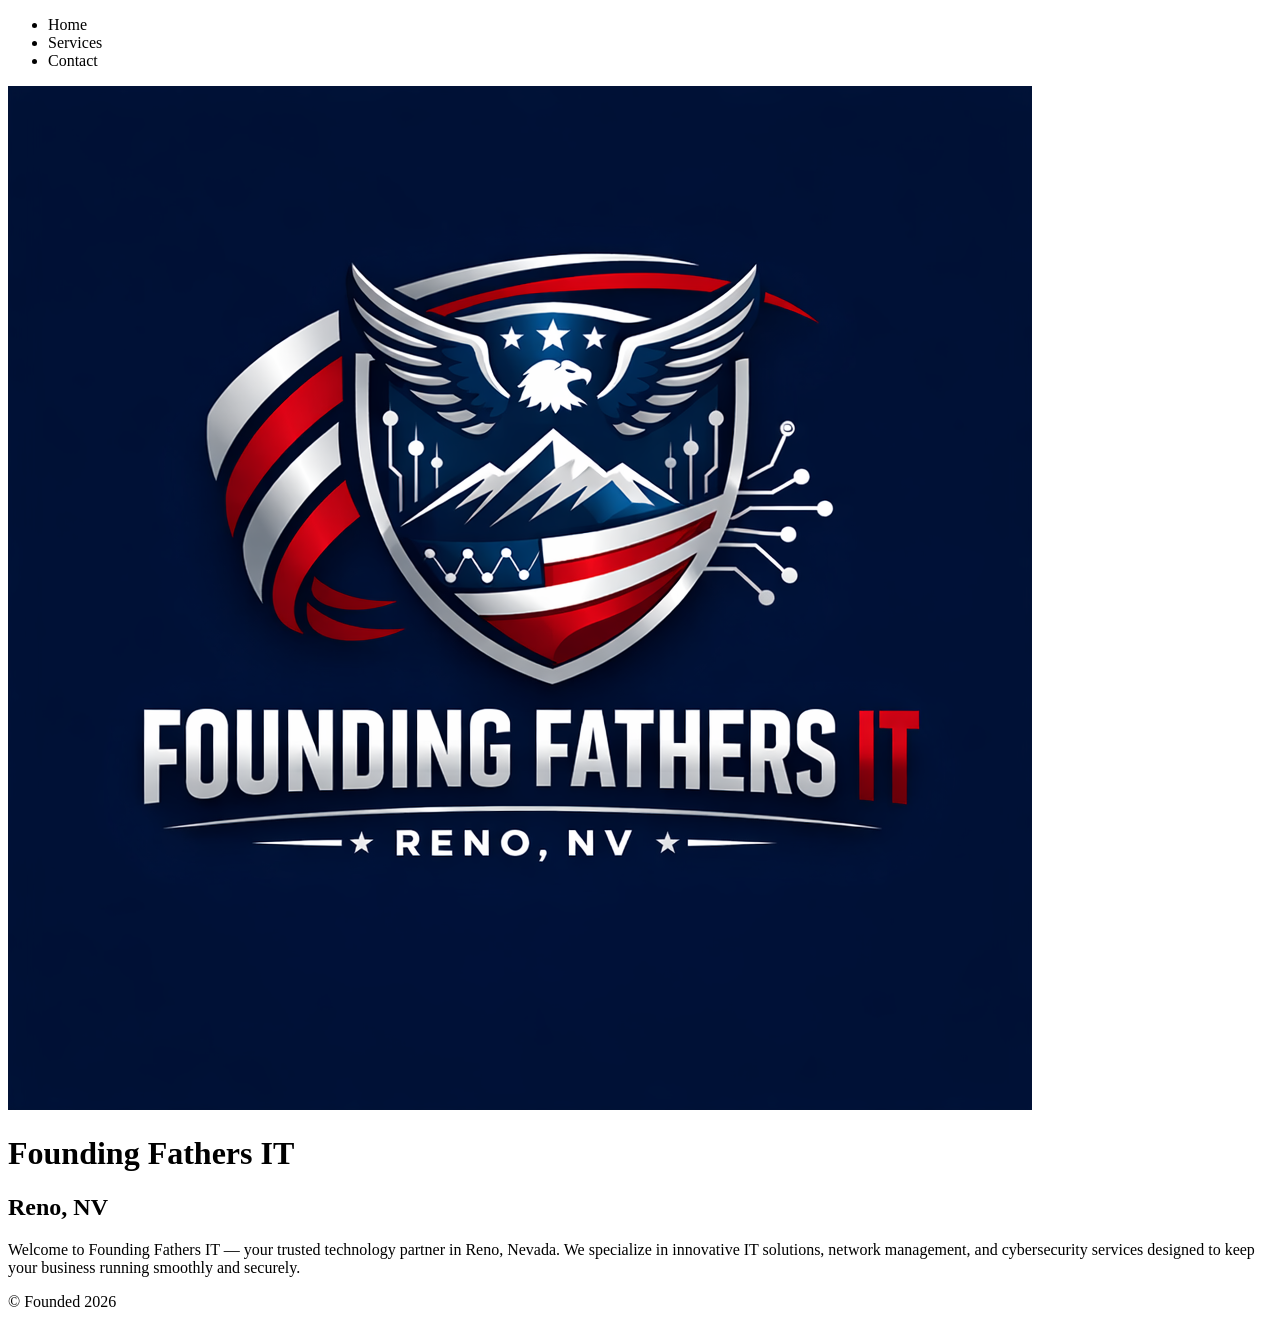
==== index.html @ 8098c9cc "favicon 4" ====
<!DOCTYPE html>
<html lang="en">
<head>
  <meta charset="UTF-8">
  <meta name="viewport" content="width=device-width", initial-scale=1.0">
  <title>Founding Fathers IT | Home</title>
  <link rel="icon" type="image/png" href="/favicon.png"/>
  <link rel="stylesheet" href="styles.css">
</head>
<body>
  <header>
    <nav>
      <ul>
        <li><a haref="/">Home</a></li>
        <li><a haref="/services">Services</a></li>
        <li><a haref="/contact">Contact</a></li>
      </ul>
    </nav>
    <img src="logo.png" alt="Founding Fathers IT Logo">
    <h1>Founding Fathers IT</h1>
    <h2>Reno, NV</h2>
  </header>

  <main>
    <p>Welcome to Founding Fathers IT — your trusted technology partner in Reno, Nevada. We specialize in innovative IT solutions, network management, and cybersecurity services designed to keep your business running smoothly and securely.</p>
  </main>

  <footer>
    <p>&copy; Founded 2026</p>
  </footer>
</body>
</html>
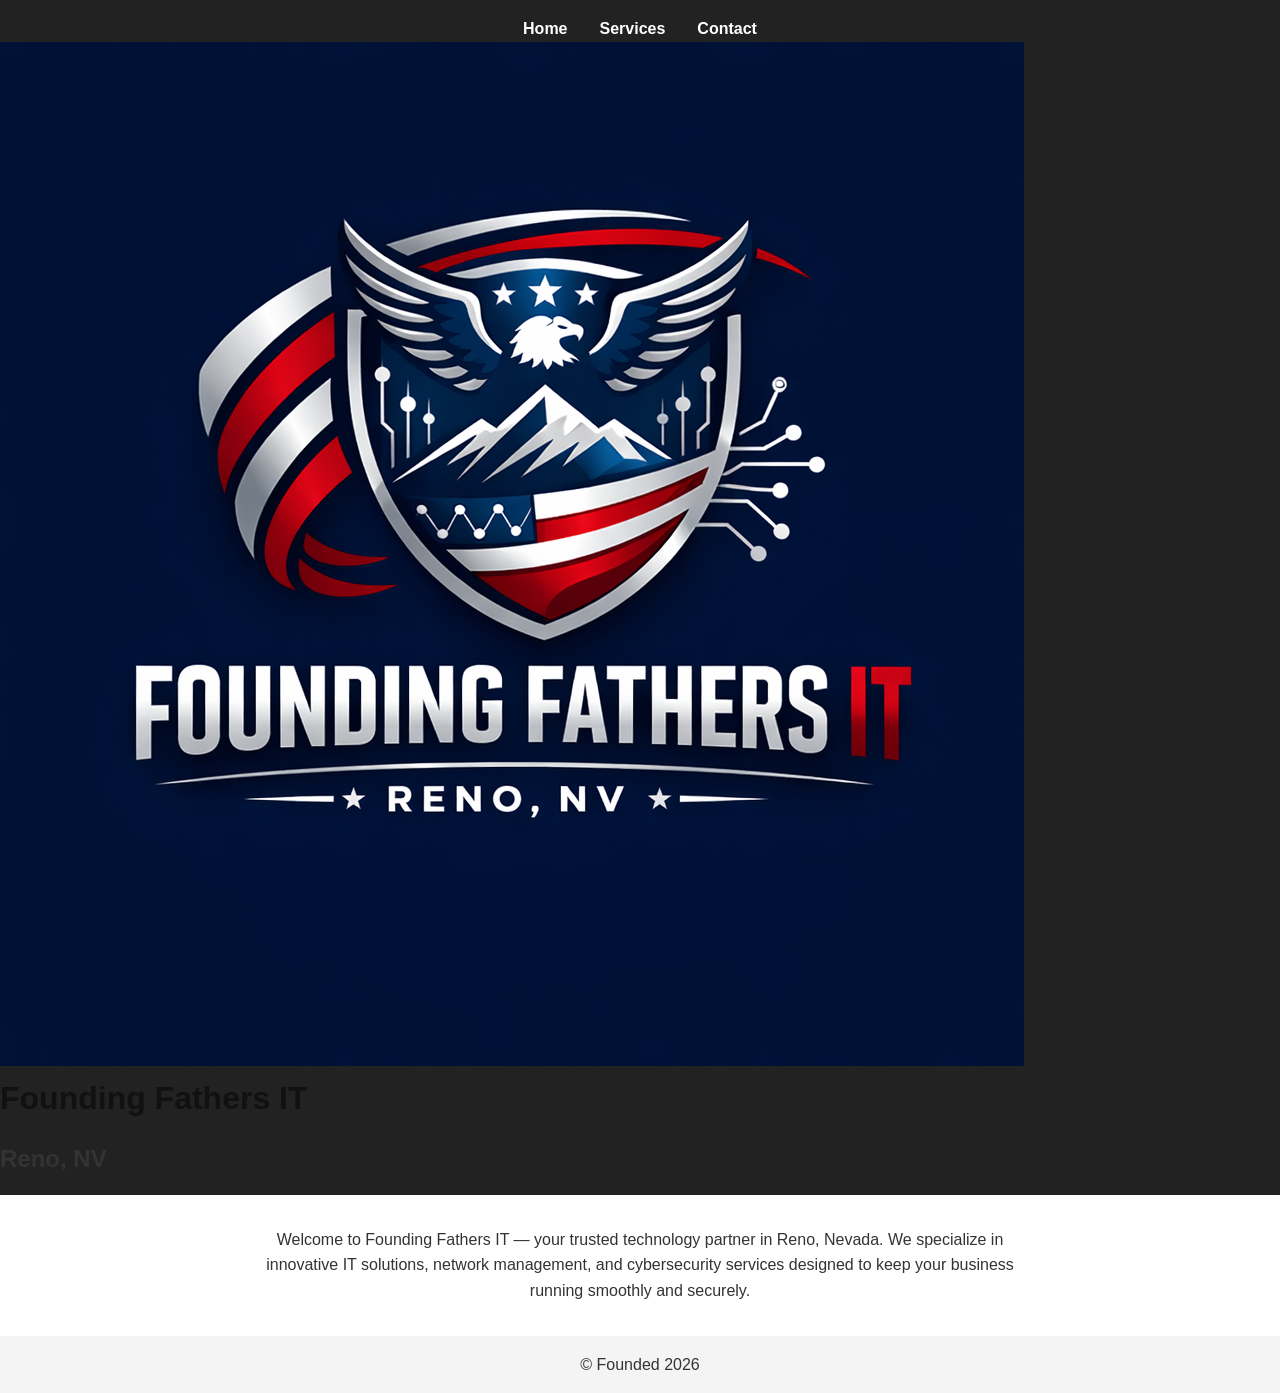
==== commit 691483b0: "links and correct style ->styles" ====
--- a/index.html
+++ b/index.html
@@ -11,9 +11,9 @@
   <header>
     <nav>
       <ul>
-        <li><a haref="/">Home</a></li>
-        <li><a haref="/services">Services</a></li>
-        <li><a haref="/contact">Contact</a></li>
+        <li><a haref="index.html">Home</a></li>
+        <li><a haref="services.html">Services</a></li>
+        <li><a haref="contact.html">Contact</a></li>
       </ul>
     </nav>
     <img src="logo.png" alt="Founding Fathers IT Logo">
--- a/styles.css
+++ b/styles.css
@@ -0,0 +1,60 @@
+/* Basic Reset */
+* {
+    margin: 0;
+    padding: 0;
+    box-sizing: border-box;
+}
+ 
+body {
+    font-family: Arial, sans-serif;
+    line-height: 1.6;
+    color: #333;
+    display: flex;
+    flex-direction: column;
+    min-height: 100vh;
+}
+ 
+/* Navigation Styles */
+header {
+    background-color: #222;
+    padding: 1rem 0;
+}
+ 
+nav ul {
+    list-style: none;
+    display: flex;
+    justify-content: center;
+    gap: 2rem;
+}
+ 
+nav a {
+    color: #fff;
+    text-decoration: none;
+    font-weight: bold;
+}
+ 
+nav a:hover {
+    color: #0070f3; /* Vercel Blue */
+}
+ 
+/* Main Content Styles */
+main {
+    flex: 1; /* Pushes the footer to the bottom */
+    max-width: 800px;
+    margin: 2rem auto;
+    padding: 0 1rem;
+    text-align: center;
+}
+ 
+h1 {
+    margin-bottom: 1rem;
+    color: #111;
+}
+ 
+/* Footer Styles */
+footer {
+    background-color: #f4f4f4;
+    text-align: center;
+    padding: 1rem 0;
+    margin-top: auto;
+}
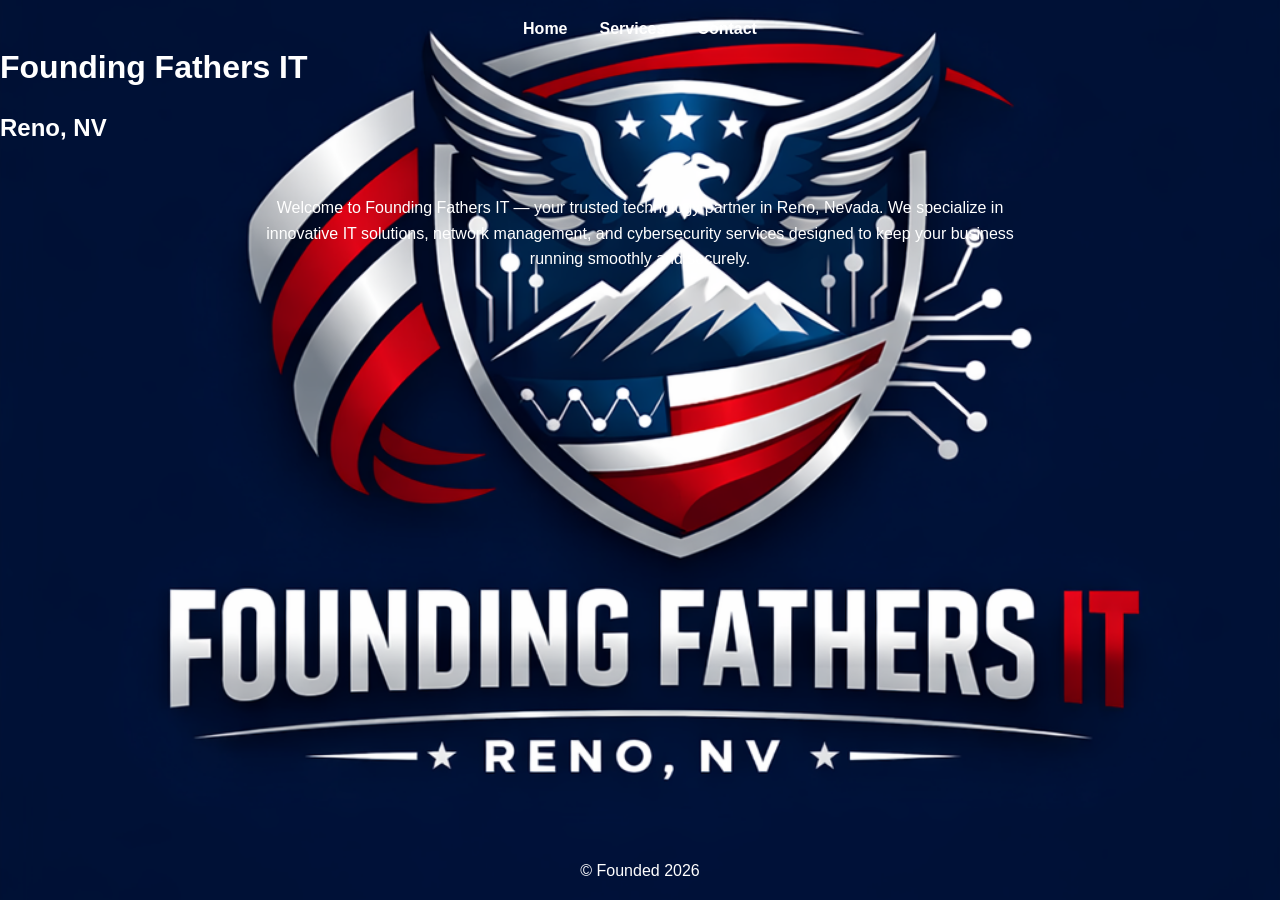
==== commit 66013d41: "remove the image from the page" ====
--- a/index.html
+++ b/index.html
@@ -11,12 +11,11 @@
   <header>
     <nav>
       <ul>
-        <li><a haref="index.html">Home</a></li>
-        <li><a haref="services.html">Services</a></li>
-        <li><a haref="contact.html">Contact</a></li>
+        <li><a href="index.html">Home</a></li>
+        <li><a href="services.html">Services</a></li>
+        <li><a href="contact.html">Contact</a></li>
       </ul>
     </nav>
-    <img src="logo.png" alt="Founding Fathers IT Logo">
     <h1>Founding Fathers IT</h1>
     <h2>Reno, NV</h2>
   </header>
--- a/styles.css
+++ b/styles.css
@@ -8,15 +8,19 @@
 body {
     font-family: Arial, sans-serif;
     line-height: 1.6;
-    color: #333;
+    color: #fff;
     display: flex;
     flex-direction: column;
     min-height: 100vh;
+    background-image: url("logo.png");
+    background-size: cover;
+    background-position: center;
+    background-repeat: no-repeat;
+    background-attachment: fixed;
 }
  
 /* Navigation Styles */
 header {
-    background-color: #222;
     padding: 1rem 0;
 }
  
@@ -48,12 +52,11 @@
  
 h1 {
     margin-bottom: 1rem;
-    color: #111;
+    color: #fff;
 }
  
 /* Footer Styles */
 footer {
-    background-color: #f4f4f4;
     text-align: center;
     padding: 1rem 0;
     margin-top: auto;
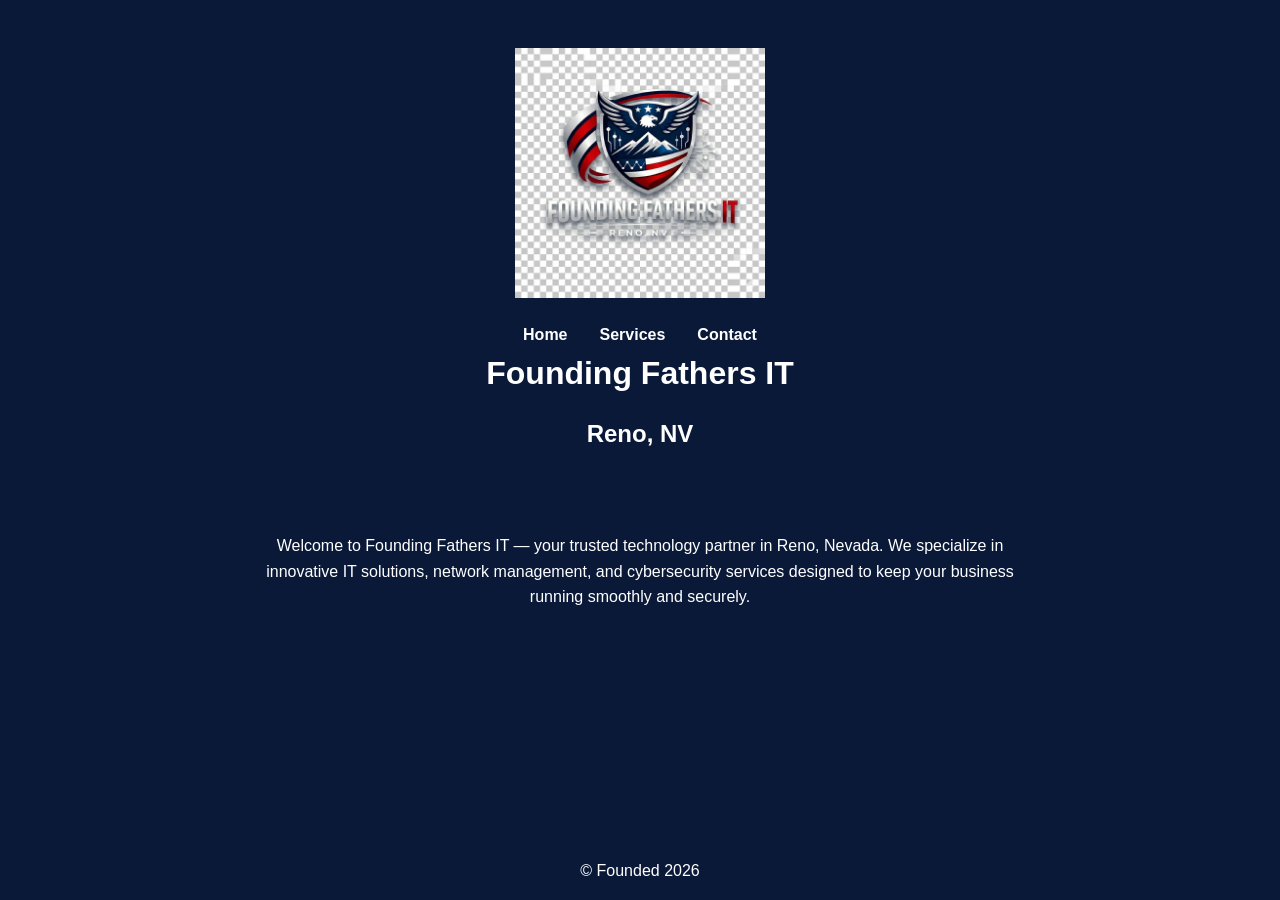
==== commit 808a2bbd: "logo" ====
--- a/index.html
+++ b/index.html
@@ -9,6 +9,7 @@
 </head>
 <body>
   <header>
+    <img src="logo-transparent.jpg" alt="Founding Fathers IT Logo" class="site-logo">
     <nav>
       <ul>
         <li><a href="index.html">Home</a></li>
--- a/styles.css
+++ b/styles.css
@@ -12,16 +12,22 @@
     display: flex;
     flex-direction: column;
     min-height: 100vh;
-    background-image: url("logo.png");
-    background-size: cover;
-    background-position: center;
-    background-repeat: no-repeat;
-    background-attachment: fixed;
+    margin: 0;
+    background-color: #0B1939;
+}
+
+.site-logo {
+    display: block;
+    max-width: 250px;
+    height: auto;
+    margin: 0 auto 1.5rem auto;
 }
  
 /* Navigation Styles */
 header {
-    padding: 1rem 0;
+    background-color: transparent;
+    padding: 3rem 0;
+    text-align: center;
 }
  
 nav ul {
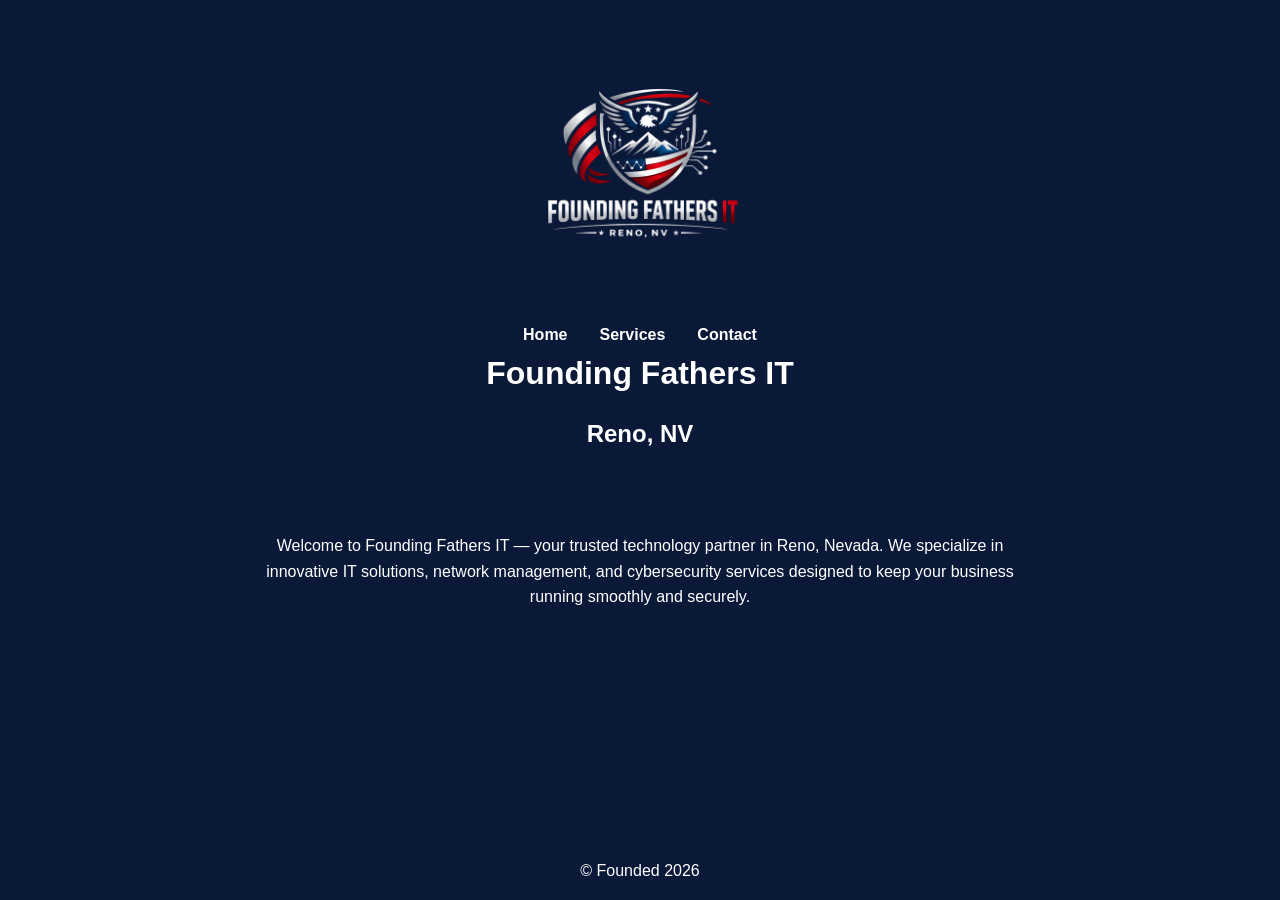
==== commit 15f98691: "logo-transparent.png" ====
--- a/index.html
+++ b/index.html
@@ -9,7 +9,7 @@
 </head>
 <body>
   <header>
-    <img src="logo-transparent.jpg" alt="Founding Fathers IT Logo" class="site-logo">
+    <img src="logo-transparent.png" alt="Founding Fathers IT Logo" class="site-logo">
     <nav>
       <ul>
         <li><a href="index.html">Home</a></li>
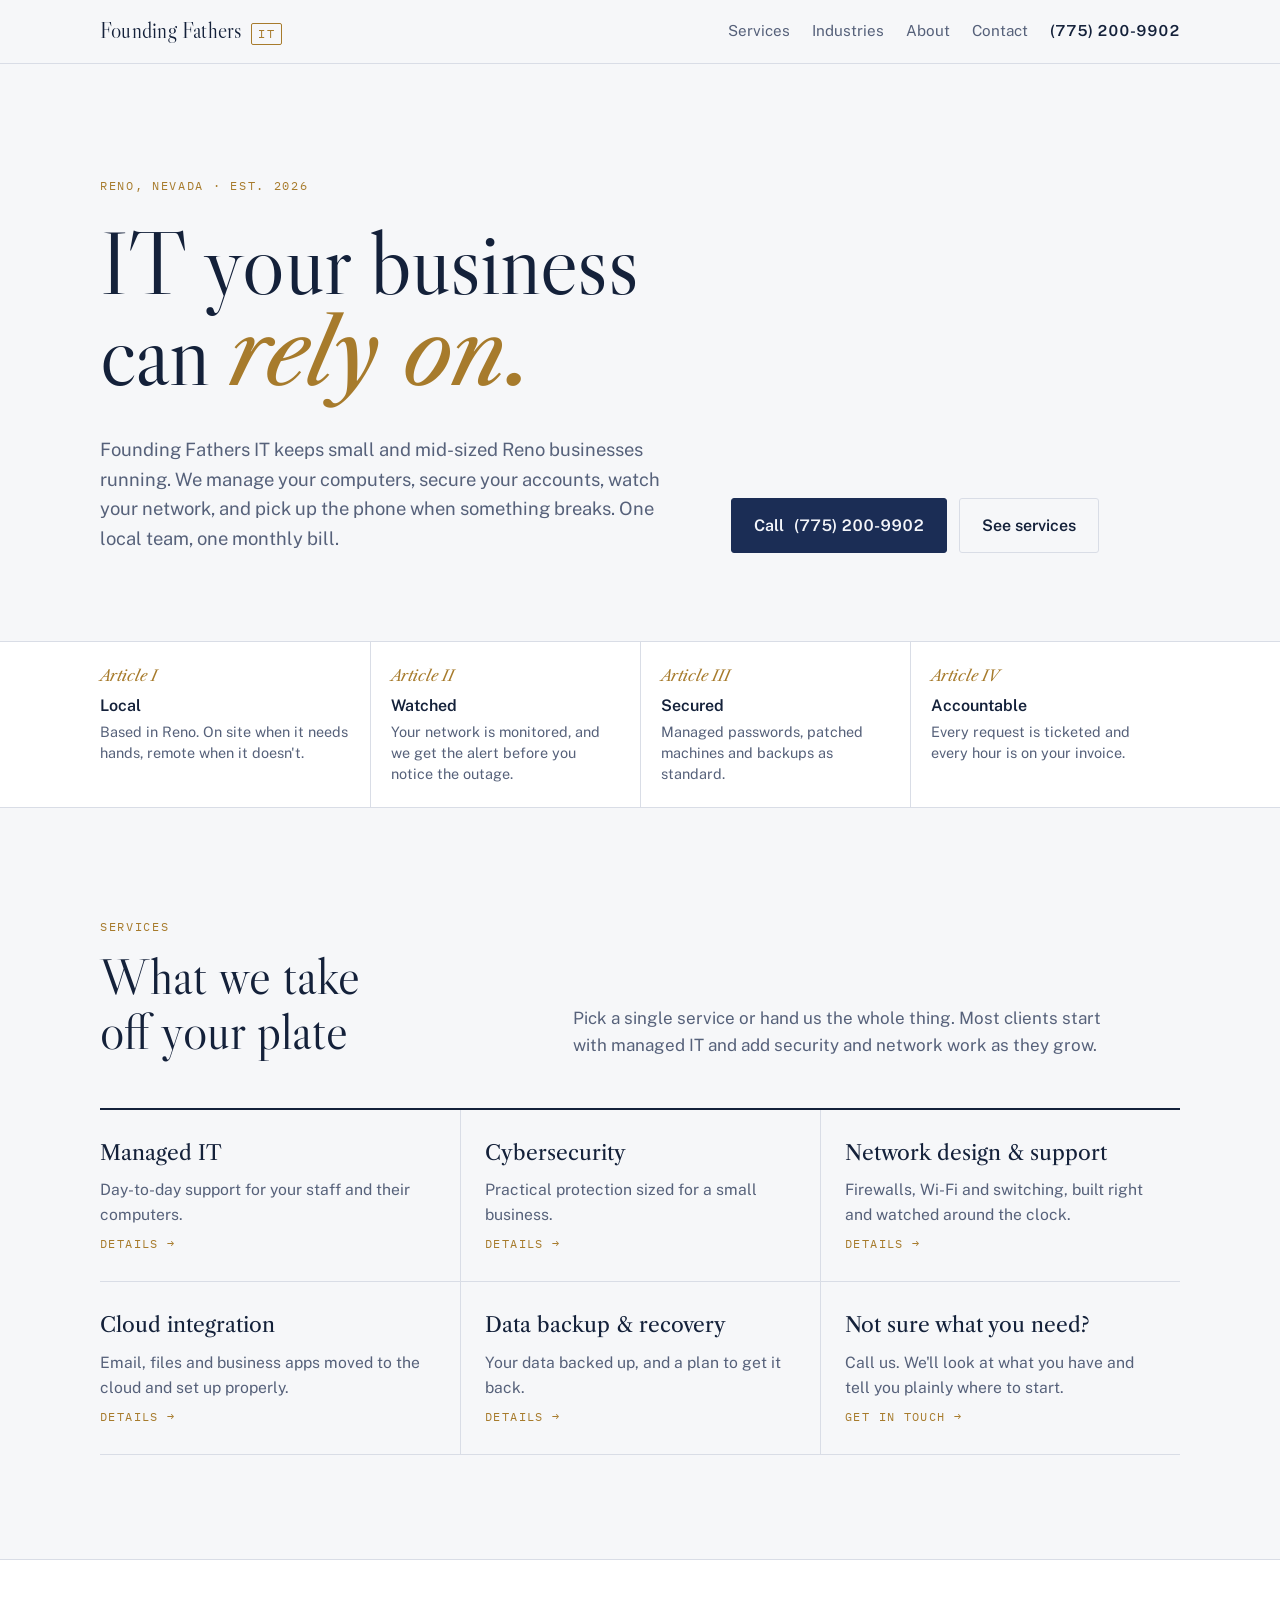
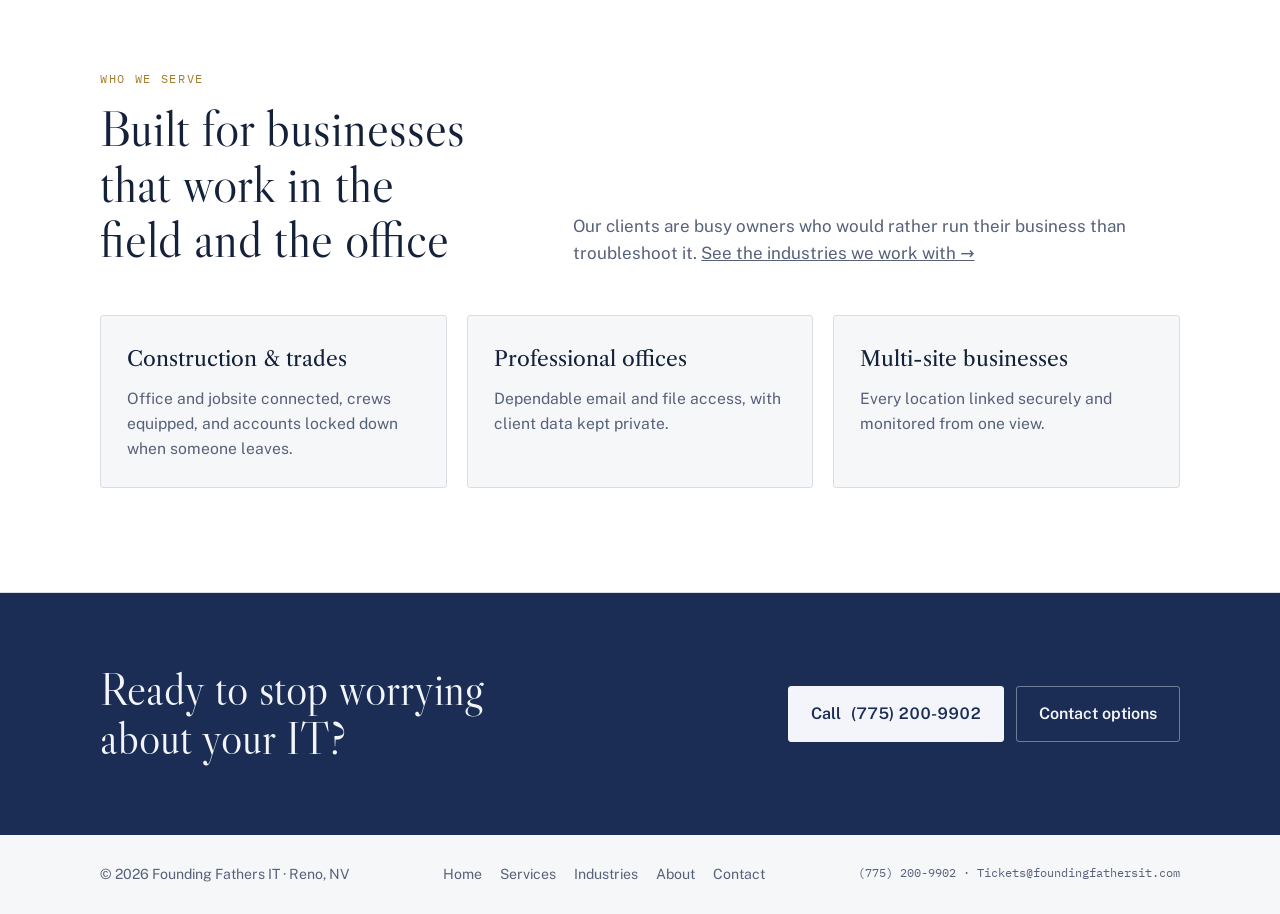
==== commit 0255c2cc: "Add files via upload site overhaul" ====
--- a/index.html
+++ b/index.html
@@ -1,32 +1,114 @@
-<!DOCTYPE html>
+<!doctype html>
 <html lang="en">
 <head>
-  <meta charset="UTF-8">
-  <meta name="viewport" content="width=device-width", initial-scale=1.0">
-  <title>Founding Fathers IT | Home</title>
-  <link rel="icon" type="image/png" href="/favicon.png"/>
-  <link rel="stylesheet" href="styles.css">
+<meta charset="utf-8">
+<meta name="viewport" content="width=device-width, initial-scale=1, viewport-fit=cover">
+<title>Founding Fathers IT</title>
+<meta name="description" content="Founding Fathers IT: managed IT, cybersecurity and network support for Reno businesses. Call (775) 200-9902.">
+<link rel="icon" href="favicon.ico" sizes="any">
+<link rel="icon" type="image/png" href="icon.png">
+<link rel="apple-touch-icon" href="apple-touch-icon.png">
+<link rel="preconnect" href="https://fonts.googleapis.com">
+<link rel="preconnect" href="https://fonts.gstatic.com" crossorigin>
+<link rel="stylesheet" href="https://fonts.googleapis.com/css2?family=Libre+Caslon+Display&family=Libre+Caslon+Text:ital@0;1&family=Public+Sans:wght@400;500;600;700&family=IBM+Plex+Mono:wght@400;500&display=swap">
+<link rel="stylesheet" href="styles.css">
 </head>
 <body>
-  <header>
-    <img src="logo-transparent.png" alt="Founding Fathers IT Logo" class="site-logo">
-    <nav>
-      <ul>
-        <li><a href="index.html">Home</a></li>
-        <li><a href="services.html">Services</a></li>
-        <li><a href="contact.html">Contact</a></li>
-      </ul>
+<header>
+  <div class="wrap nav">
+    <a class="mark" href="index.html" aria-label="Founding Fathers IT, home"><b>Founding Fathers</b><span>IT</span></a>
+    <nav aria-label="Main">
+      <a href="services.html">Services</a>
+      <a href="industries.html">Industries</a>
+      <a href="about.html">About</a>
+      <a href="contact.html">Contact</a>
+      <a class="call" href="tel:+17752009902">(775) 200-9902</a>
     </nav>
-    <h1>Founding Fathers IT</h1>
-    <h2>Reno, NV</h2>
-  </header>
+  </div>
+  <div class="wrap mobile-nav" aria-label="Pages">
+    <a href="index.html" aria-current="page">Home</a>
+    <a href="services.html">Services</a>
+    <a href="industries.html">Industries</a>
+    <a href="about.html">About</a>
+    <a href="contact.html">Contact</a>
+  </div>
+</header>
 
-  <main>
-    <p>Welcome to Founding Fathers IT — your trusted technology partner in Reno, Nevada. We specialize in innovative IT solutions, network management, and cybersecurity services designed to keep your business running smoothly and securely.</p>
-  </main>
+<main id="top">
+<section class="hero">
+  <div class="wrap">
+    <span class="eyebrow">Reno, Nevada · Est. 2026</span>
+    <h1>IT your business can <em>rely on.</em></h1>
+    <div class="hero-row">
+      <p>Founding Fathers IT keeps small and mid-sized Reno businesses running. We manage your computers, secure your accounts, watch your network, and pick up the phone when something breaks. One local team, one monthly bill.</p>
+      <div class="ctas">
+        <a class="btn primary" href="tel:+17752009902">Call <span class="num">(775) 200-9902</span></a>
+        <a class="btn ghost" href="services.html">See services</a>
+      </div>
+    </div>
+  </div>
+</section>
 
-  <footer>
-    <p>&copy; Founded 2026</p>
-  </footer>
+<div class="articles">
+  <div class="wrap">
+    <ol>
+      <li><span class="roman">Article I</span><strong>Local</strong><small>Based in Reno. On site when it needs hands, remote when it doesn't.</small></li>
+      <li><span class="roman">Article II</span><strong>Watched</strong><small>Your network is monitored, and we get the alert before you notice the outage.</small></li>
+      <li><span class="roman">Article III</span><strong>Secured</strong><small>Managed passwords, patched machines and backups as standard.</small></li>
+      <li><span class="roman">Article IV</span><strong>Accountable</strong><small>Every request is ticketed and every hour is on your invoice.</small></li>
+    </ol>
+  </div>
+</div>
+
+<section class="block">
+  <div class="wrap">
+    <div class="head">
+      <div><span class="eyebrow">Services</span><h2>What we take off your plate</h2></div>
+      <p>Pick a single service or hand us the whole thing. Most clients start with managed IT and add security and network work as they grow.</p>
+    </div>
+    <div class="index">
+        <a href="services.html#managed-it"><h3>Managed IT</h3><p>Day-to-day support for your staff and their computers.</p><span class="more">Details →</span></a>
+        <a href="services.html#cybersecurity"><h3>Cybersecurity</h3><p>Practical protection sized for a small business.</p><span class="more">Details →</span></a>
+        <a href="services.html#network"><h3>Network design & support</h3><p>Firewalls, Wi-Fi and switching, built right and watched around the clock.</p><span class="more">Details →</span></a>
+        <a href="services.html#cloud"><h3>Cloud integration</h3><p>Email, files and business apps moved to the cloud and set up properly.</p><span class="more">Details →</span></a>
+        <a href="services.html#backup"><h3>Data backup & recovery</h3><p>Your data backed up, and a plan to get it back.</p><span class="more">Details →</span></a>
+        <a href="contact.html"><h3>Not sure what you need?</h3><p>Call us. We'll look at what you have and tell you plainly where to start.</p><span class="more">Get in touch →</span></a>
+    </div>
+  </div>
+</section>
+
+<section class="block serve">
+  <div class="wrap">
+    <div class="head">
+      <div><span class="eyebrow">Who we serve</span><h2>Built for businesses that work in the field and the office</h2></div>
+      <p>Our clients are busy owners who would rather run their business than troubleshoot it. <a href="industries.html">See the industries we work with →</a></p>
+    </div>
+    <div class="serve-grid">
+      <a class="who" href="industries.html#construction" style="text-decoration:none"><h3>Construction &amp; trades</h3><p>Office and jobsite connected, crews equipped, and accounts locked down when someone leaves.</p></a>
+      <a class="who" href="industries.html#offices" style="text-decoration:none"><h3>Professional offices</h3><p>Dependable email and file access, with client data kept private.</p></a>
+      <a class="who" href="industries.html#multi-site" style="text-decoration:none"><h3>Multi-site businesses</h3><p>Every location linked securely and monitored from one view.</p></a>
+    </div>
+  </div>
+</section>
+
+<section class="cta-band">
+  <div class="wrap">
+    <h2>Ready to stop worrying about your IT?</h2>
+    <div class="ctas">
+      <a class="btn primary" href="tel:+17752009902">Call <span class="num">(775) 200-9902</span></a>
+      <a class="btn ghost" href="contact.html">Contact options</a>
+    </div>
+  </div>
+</section>
+</main>
+
+<footer>
+  <div class="wrap">
+    <span>© 2026 Founding Fathers IT · Reno, NV</span>
+    <nav aria-label="Footer"><a href="index.html">Home</a> <a href="services.html">Services</a> <a href="industries.html">Industries</a> <a href="about.html">About</a> <a href="contact.html">Contact</a></nav>
+    <span class="mono">(775) 200-9902 · Tickets@foundingfathersit.com</span>
+  </div>
+</footer>
+<script src="site.js"></script>
 </body>
-</html>+</html>
--- a/styles.css
+++ b/styles.css
@@ -1,69 +1,211 @@
-/* Basic Reset */
-* {
-    margin: 0;
-    padding: 0;
-    box-sizing: border-box;
-}
- 
-body {
-    font-family: Arial, sans-serif;
-    line-height: 1.6;
-    color: #fff;
-    display: flex;
-    flex-direction: column;
-    min-height: 100vh;
-    margin: 0;
-    background-color: #0B1939;
-}
-
-.site-logo {
-    display: block;
-    max-width: 250px;
-    height: auto;
-    margin: 0 auto 1.5rem auto;
-}
- 
-/* Navigation Styles */
-header {
-    background-color: transparent;
-    padding: 3rem 0;
-    text-align: center;
-}
- 
-nav ul {
-    list-style: none;
-    display: flex;
-    justify-content: center;
-    gap: 2rem;
-}
- 
-nav a {
-    color: #fff;
-    text-decoration: none;
-    font-weight: bold;
-}
- 
-nav a:hover {
-    color: #0070f3; /* Vercel Blue */
-}
- 
-/* Main Content Styles */
-main {
-    flex: 1; /* Pushes the footer to the bottom */
-    max-width: 800px;
-    margin: 2rem auto;
-    padding: 0 1rem;
-    text-align: center;
-}
- 
-h1 {
-    margin-bottom: 1rem;
-    color: #fff;
-}
- 
-/* Footer Styles */
-footer {
-    text-align: center;
-    padding: 1rem 0;
-    margin-top: auto;
-}+
+/* Layout: printed-broadside hero set in Caslon (the face of the 1776 Declaration printing), then a plain, modern service ledger in Public Sans. One blue band for contact. */
+:root{
+  --bg:#f6f7f9;
+  --surface:#ffffff;
+  --ink:#14213a;
+  --muted:#56617a;
+  --line:#d9dde6;
+  --navy:#1b2d55;
+  --navy-ink:#f3f5fa;
+  --brass:#a77b2c;
+  --brass-soft:#efe3c8;
+  --font-display:"Libre Caslon Display","Libre Caslon Text",Georgia,"Times New Roman",serif;
+  --font-serif:"Libre Caslon Text",Georgia,"Times New Roman",serif;
+  --font-body:"Public Sans",system-ui,-apple-system,"Segoe UI",Roboto,sans-serif;
+  --font-mono:"IBM Plex Mono",ui-monospace,SFMono-Regular,Menlo,Consolas,monospace;
+  --max:1120px;
+}
+@media (prefers-color-scheme: dark){
+  :root:not([data-theme="light"]){
+    --bg:#0e1424; --surface:#151d31; --ink:#e7ebf3; --muted:#9aa5bd; --line:#26314b;
+    --navy:#1f3263; --navy-ink:#f3f5fa; --brass:#d3a656; --brass-soft:#2c2617; color-scheme:dark;
+  }
+}
+:root[data-theme="dark"]{
+  --bg:#0e1424; --surface:#151d31; --ink:#e7ebf3; --muted:#9aa5bd; --line:#26314b;
+  --navy:#1f3263; --navy-ink:#f3f5fa; --brass:#d3a656; --brass-soft:#2c2617; color-scheme:dark;
+}
+*{box-sizing:border-box}
+body{background:var(--bg);color:var(--ink);font-family:var(--font-body);font-size:17px;line-height:1.6;-webkit-font-smoothing:antialiased}
+body::before{content:"";position:fixed;inset:0 0 auto;height:env(safe-area-inset-top,0px);z-index:10;background:var(--bg)}
+a{color:inherit}
+:focus-visible{outline:2px solid var(--brass);outline-offset:3px;border-radius:2px}
+.wrap{max-width:var(--max);margin:0 auto;padding-left:max(20px,env(safe-area-inset-left,0px));padding-right:max(20px,env(safe-area-inset-right,0px))}
+h1,h2,h3{text-wrap:balance;margin:0}
+p{margin:0}
+.eyebrow{font-family:var(--font-mono);font-size:.75rem;letter-spacing:.14em;text-transform:uppercase;color:var(--brass)}
+
+/* Header */
+header{position:sticky;top:env(safe-area-inset-top,0px);z-index:5;background:color-mix(in srgb,var(--bg) 92%,transparent);backdrop-filter:blur(8px);border-bottom:1px solid var(--line)}
+.nav{display:flex;align-items:center;justify-content:space-between;gap:16px;padding-block:14px}
+.mark{display:flex;align-items:baseline;gap:10px;text-decoration:none}
+.mark b{font-family:var(--font-display);font-weight:400;font-size:1.35rem;letter-spacing:.01em}
+.mark span{font-family:var(--font-mono);font-size:.72rem;letter-spacing:.12em;color:var(--brass);border:1px solid var(--brass);padding:1px 6px;border-radius:2px}
+.nav nav{display:flex;gap:22px;align-items:center;font-size:.95rem}
+.nav nav a{text-decoration:none;color:var(--muted)}
+.nav nav a:hover{color:var(--ink)}
+.nav .call{color:var(--ink);font-weight:600;font-variant-numeric:tabular-nums;white-space:nowrap}
+@media (max-width:720px){.nav nav a:not(.call){display:none}}
+
+/* Hero */
+.hero{padding-block:clamp(56px,9vw,112px) clamp(48px,7vw,88px)}
+.hero .eyebrow{display:block;margin-bottom:22px}
+.hero h1{font-family:var(--font-display);font-weight:400;font-size:clamp(2.6rem,7.2vw,5.6rem);line-height:1.02;letter-spacing:-.01em;max-width:14ch}
+.hero h1 em{font-family:var(--font-serif);font-style:italic;color:var(--brass)}
+.hero-row{display:grid;grid-template-columns:minmax(0,1.3fr) minmax(0,1fr);gap:48px;align-items:end;margin-top:36px}
+.hero-row p{font-size:1.15rem;color:var(--muted);max-width:52ch}
+.ctas{display:flex;flex-wrap:wrap;gap:12px}
+.btn{display:inline-flex;align-items:center;gap:10px;padding:14px 22px;border-radius:3px;font-weight:600;text-decoration:none;font-size:1rem;border:1px solid var(--navy);cursor:pointer;font-family:var(--font-body)}
+.btn.primary{background:var(--navy);color:var(--navy-ink)}
+.btn.primary:hover{filter:brightness(1.15)}
+.btn.ghost{background:transparent;color:var(--ink);border-color:var(--line)}
+.btn.ghost:hover{border-color:var(--ink)}
+.btn .num{font-variant-numeric:tabular-nums}
+@media (max-width:820px){.hero-row{grid-template-columns:1fr;gap:28px}}
+
+/* Articles strip */
+.articles{border-top:1px solid var(--line);border-bottom:1px solid var(--line);background:var(--surface)}
+.articles ol{list-style:none;margin:0;padding:0;display:grid;grid-template-columns:repeat(4,minmax(0,1fr))}
+.articles li{padding:22px 20px;border-left:1px solid var(--line);display:flex;flex-direction:column;gap:4px}
+.articles li:first-child{border-left:0;padding-left:0}
+.articles .roman{font-family:var(--font-serif);font-style:italic;color:var(--brass);font-size:.95rem}
+.articles strong{font-weight:600;font-size:1rem}
+.articles small{color:var(--muted);font-size:.9rem;line-height:1.45}
+@media (max-width:860px){.articles ol{grid-template-columns:1fr 1fr}.articles li:nth-child(3){border-left:0;padding-left:0}.articles li:nth-child(n+3){border-top:1px solid var(--line)}}
+@media (max-width:480px){.articles ol{grid-template-columns:1fr}.articles li{border-left:0;padding-left:0}.articles li+li{border-top:1px solid var(--line)}}
+
+/* Sections */
+section.block{padding-block:clamp(64px,9vw,104px)}
+.head{display:grid;grid-template-columns:minmax(0,1fr) minmax(0,1.4fr);gap:40px;margin-bottom:48px;align-items:end}
+.head h2{font-family:var(--font-display);font-weight:400;font-size:clamp(2rem,4.4vw,3.2rem);line-height:1.08;margin-top:10px}
+.head p{color:var(--muted);max-width:56ch}
+@media (max-width:820px){.head{grid-template-columns:1fr;gap:16px}}
+
+/* Services ledger */
+.ledger{border-top:2px solid var(--ink)}
+.svc{display:grid;grid-template-columns:minmax(0,.9fr) minmax(0,1.5fr) minmax(0,1fr);gap:32px;padding-block:28px;border-bottom:1px solid var(--line)}
+.svc h3{font-family:var(--font-serif);font-weight:400;font-size:1.45rem;line-height:1.2}
+.svc p{color:var(--muted)}
+.svc ul{list-style:none;margin:0;padding:0;display:flex;flex-wrap:wrap;gap:6px;align-content:start}
+.svc li{font-family:var(--font-mono);font-size:.75rem;padding:3px 8px;border:1px solid var(--line);border-radius:2px;color:var(--muted);background:var(--surface)}
+@media (max-width:820px){.svc{grid-template-columns:1fr;gap:10px}}
+
+/* Who we serve */
+.serve{background:var(--surface);border-top:1px solid var(--line);border-bottom:1px solid var(--line)}
+.serve-grid{display:grid;grid-template-columns:repeat(3,minmax(0,1fr));gap:20px}
+.who{padding:26px;border:1px solid var(--line);border-radius:3px;background:var(--bg);display:flex;flex-direction:column;gap:10px}
+.who h3{font-family:var(--font-serif);font-weight:400;font-size:1.3rem}
+.who p{color:var(--muted);font-size:.98rem}
+@media (max-width:860px){.serve-grid{grid-template-columns:1fr}}
+
+/* Process */
+.steps{list-style:none;margin:0;padding:0;display:grid;grid-template-columns:repeat(3,minmax(0,1fr));gap:40px;counter-reset:s}
+.steps li{counter-increment:s;display:flex;flex-direction:column;gap:10px;padding-top:20px;border-top:1px solid var(--line)}
+.steps li::before{content:counter(s,upper-roman) ".";font-family:var(--font-serif);font-style:italic;color:var(--brass);font-size:1.1rem}
+.steps h3{font-size:1.15rem;font-weight:600}
+.steps p{color:var(--muted)}
+@media (max-width:820px){.steps{grid-template-columns:1fr;gap:24px}}
+
+/* Contact band */
+.contact{background:var(--navy);color:var(--navy-ink)}
+.contact .wrap{padding-block:clamp(64px,9vw,104px)}
+.contact .eyebrow{color:#e3c27f}
+.contact h2{font-family:var(--font-display);font-weight:400;font-size:clamp(2.2rem,5vw,3.8rem);line-height:1.05;margin-top:12px;max-width:16ch}
+.c-grid{display:grid;grid-template-columns:minmax(0,1.2fr) minmax(0,1fr);gap:48px;margin-top:40px;align-items:start}
+.c-lead{color:color-mix(in srgb,var(--navy-ink) 78%,transparent);font-size:1.1rem;max-width:48ch}
+.c-list{display:flex;flex-direction:column;border-top:1px solid color-mix(in srgb,var(--navy-ink) 25%,transparent)}
+.c-row{display:flex;justify-content:space-between;align-items:center;gap:16px;padding-block:18px;border-bottom:1px solid color-mix(in srgb,var(--navy-ink) 25%,transparent);flex-wrap:wrap}
+.c-row .lbl{font-family:var(--font-mono);font-size:.72rem;letter-spacing:.14em;text-transform:uppercase;color:#e3c27f}
+.c-row .val{font-size:1.25rem;font-weight:600;font-variant-numeric:tabular-nums;user-select:all;word-break:break-word;min-width:0}
+.c-row .val.big{font-family:var(--font-serif);font-weight:400;font-size:clamp(1.6rem,4vw,2.2rem)}
+.c-row a.val{text-decoration:none}
+.c-actions{display:flex;gap:8px;align-items:center}
+.copy{font-family:var(--font-mono);font-size:.72rem;letter-spacing:.08em;text-transform:uppercase;padding:6px 10px;background:transparent;color:var(--navy-ink);border:1px solid color-mix(in srgb,var(--navy-ink) 40%,transparent);border-radius:2px;cursor:pointer}
+.copy:hover{border-color:var(--navy-ink)}
+@media (max-width:820px){.c-grid{grid-template-columns:1fr;gap:28px}}
+
+footer{padding-block:28px;color:var(--muted);font-size:.88rem}
+footer .wrap{display:flex;justify-content:space-between;gap:16px;flex-wrap:wrap}
+footer .mono{font-family:var(--font-mono);font-size:.78rem}
+@media (prefers-reduced-motion:no-preference){
+  .hero h1,.hero-row{animation:rise .7s ease-out both}
+  .hero-row{animation-delay:.12s}
+  @keyframes rise{from{transform:translateY(10px)}to{transform:none}}
+}
+
+/* ---- Multi-page additions ---- */
+:root{padding-top:env(safe-area-inset-top,0px);padding-bottom:env(safe-area-inset-bottom,0px)}
+body{margin:0}
+img{max-width:100%}
+.nav nav a[aria-current="page"]{color:var(--ink);text-decoration:underline;text-decoration-color:var(--brass);text-underline-offset:6px;text-decoration-thickness:2px}
+.mobile-nav{display:none}
+@media (max-width:720px){
+  .mobile-nav{display:flex;gap:4px;overflow-x:auto;padding-block:0 10px;font-size:.92rem;scrollbar-width:none}
+  .mobile-nav a{flex:none;text-decoration:none;color:var(--muted);padding:6px 12px;border:1px solid var(--line);border-radius:999px}
+  .mobile-nav a[aria-current="page"]{color:var(--navy-ink);background:var(--navy);border-color:var(--navy)}
+}
+
+/* Sub-page hero */
+.page-hero{padding-block:clamp(48px,7vw,88px) clamp(36px,5vw,56px);border-bottom:1px solid var(--line)}
+.page-hero .eyebrow{display:block;margin-bottom:16px}
+.page-hero h1{font-family:var(--font-display);font-weight:400;font-size:clamp(2.4rem,6vw,4.4rem);line-height:1.04;max-width:18ch}
+.page-hero h1 em{font-family:var(--font-serif);font-style:italic;color:var(--brass)}
+.page-hero p{margin-top:22px;font-size:1.15rem;color:var(--muted);max-width:58ch}
+
+/* Home service index */
+.index{display:grid;grid-template-columns:repeat(3,minmax(0,1fr));border-top:2px solid var(--ink)}
+.index a{display:flex;flex-direction:column;gap:8px;padding:26px 24px 28px 0;border-bottom:1px solid var(--line);text-decoration:none}
+.index a:not(:nth-child(3n+1)){padding-left:24px;border-left:1px solid var(--line)}
+.index h3{font-family:var(--font-serif);font-weight:400;font-size:1.3rem}
+.index p{color:var(--muted);font-size:.98rem}
+.index .more{font-family:var(--font-mono);font-size:.72rem;letter-spacing:.12em;text-transform:uppercase;color:var(--brass);margin-top:auto}
+.index a:hover h3{text-decoration:underline;text-decoration-color:var(--brass);text-underline-offset:4px}
+@media (max-width:860px){.index{grid-template-columns:1fr 1fr}.index a:not(:nth-child(3n+1)){padding-left:0;border-left:0}.index a:nth-child(even){padding-left:24px;border-left:1px solid var(--line)}}
+@media (max-width:520px){.index{grid-template-columns:1fr}.index a:nth-child(even){padding-left:0;border-left:0}}
+
+/* Service detail */
+.svc{scroll-margin-top:90px}
+.svc .inc{display:flex;flex-direction:column;gap:12px}
+.svc .inc h4{margin:0;font-family:var(--font-mono);font-size:.72rem;letter-spacing:.14em;text-transform:uppercase;color:var(--brass);font-weight:500}
+.svc .body{display:flex;flex-direction:column;gap:12px}
+.svc .body p+p{margin-top:0}
+
+/* Industry detail */
+.ind{display:grid;grid-template-columns:minmax(0,1fr) minmax(0,1.6fr);gap:40px;padding-block:40px;border-bottom:1px solid var(--line)}
+.ind:first-child{border-top:2px solid var(--ink)}
+.ind h2{font-family:var(--font-display);font-weight:400;font-size:clamp(1.8rem,3.6vw,2.5rem);line-height:1.1}
+.ind .body{display:flex;flex-direction:column;gap:16px}
+.ind .body > p{color:var(--muted)}
+.checks{list-style:none;margin:0;padding:0;display:grid;grid-template-columns:1fr 1fr;gap:10px 28px}
+.checks li{position:relative;padding-left:22px;font-size:.98rem}
+.checks li::before{content:"";position:absolute;left:0;top:.55em;width:10px;height:10px;border:1.5px solid var(--brass);transform:rotate(45deg)}
+@media (max-width:820px){.ind{grid-template-columns:1fr;gap:16px}.checks{grid-template-columns:1fr}}
+
+/* Principles (about) */
+.principles{display:grid;grid-template-columns:repeat(2,minmax(0,1fr));gap:0;border-top:2px solid var(--ink)}
+.principle{padding:28px 28px 32px 0;border-bottom:1px solid var(--line);display:flex;flex-direction:column;gap:8px}
+.principle:nth-child(even){padding-left:28px;border-left:1px solid var(--line)}
+.principle .roman{font-family:var(--font-serif);font-style:italic;color:var(--brass)}
+.principle h3{font-family:var(--font-serif);font-weight:400;font-size:1.4rem}
+.principle p{color:var(--muted)}
+@media (max-width:720px){.principles{grid-template-columns:1fr}.principle:nth-child(even){padding-left:0;border-left:0}}
+
+/* CTA band */
+.cta-band{background:var(--navy);color:var(--navy-ink)}
+.cta-band .wrap{padding-block:clamp(48px,7vw,72px);display:flex;justify-content:space-between;align-items:center;gap:28px;flex-wrap:wrap}
+.cta-band h2{font-family:var(--font-display);font-weight:400;font-size:clamp(1.8rem,4vw,2.8rem);line-height:1.1;max-width:20ch}
+.cta-band .btn.primary{background:var(--navy-ink);color:#1b2d55;border-color:var(--navy-ink)}
+.cta-band .btn.ghost{color:var(--navy-ink);border-color:color-mix(in srgb,var(--navy-ink) 40%,transparent)}
+.cta-band .btn.ghost:hover{border-color:var(--navy-ink)}
+
+/* Contact page extras */
+.expect{display:grid;grid-template-columns:repeat(3,minmax(0,1fr));gap:40px}
+.expect div{display:flex;flex-direction:column;gap:8px;padding-top:20px;border-top:1px solid var(--line)}
+.expect h3{font-size:1.1rem;font-weight:600}
+.expect p{color:var(--muted)}
+@media (max-width:820px){.expect{grid-template-columns:1fr;gap:24px}}
+.contact.page .wrap{padding-block:clamp(56px,8vw,96px)}
+footer nav{display:flex;gap:18px;flex-wrap:wrap}
+footer nav a{text-decoration:none}
+footer nav a:hover{color:var(--ink)}
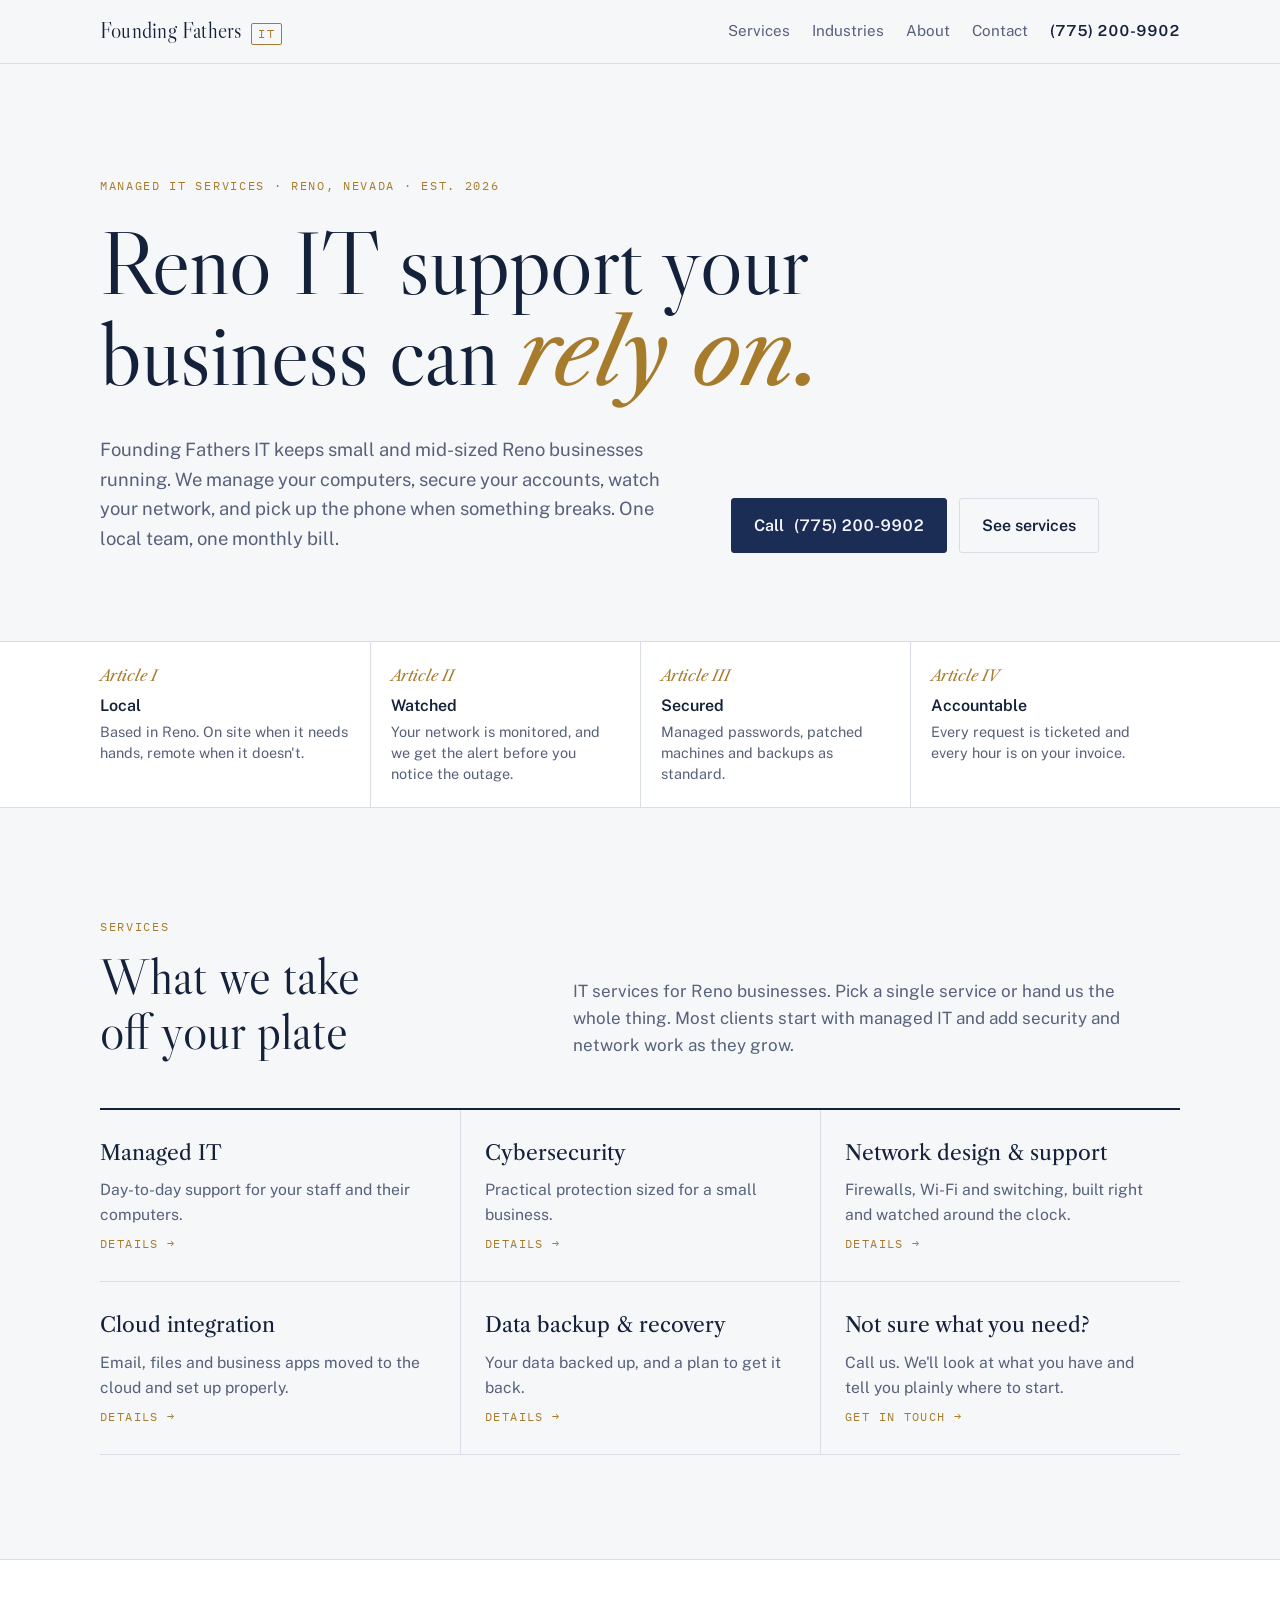
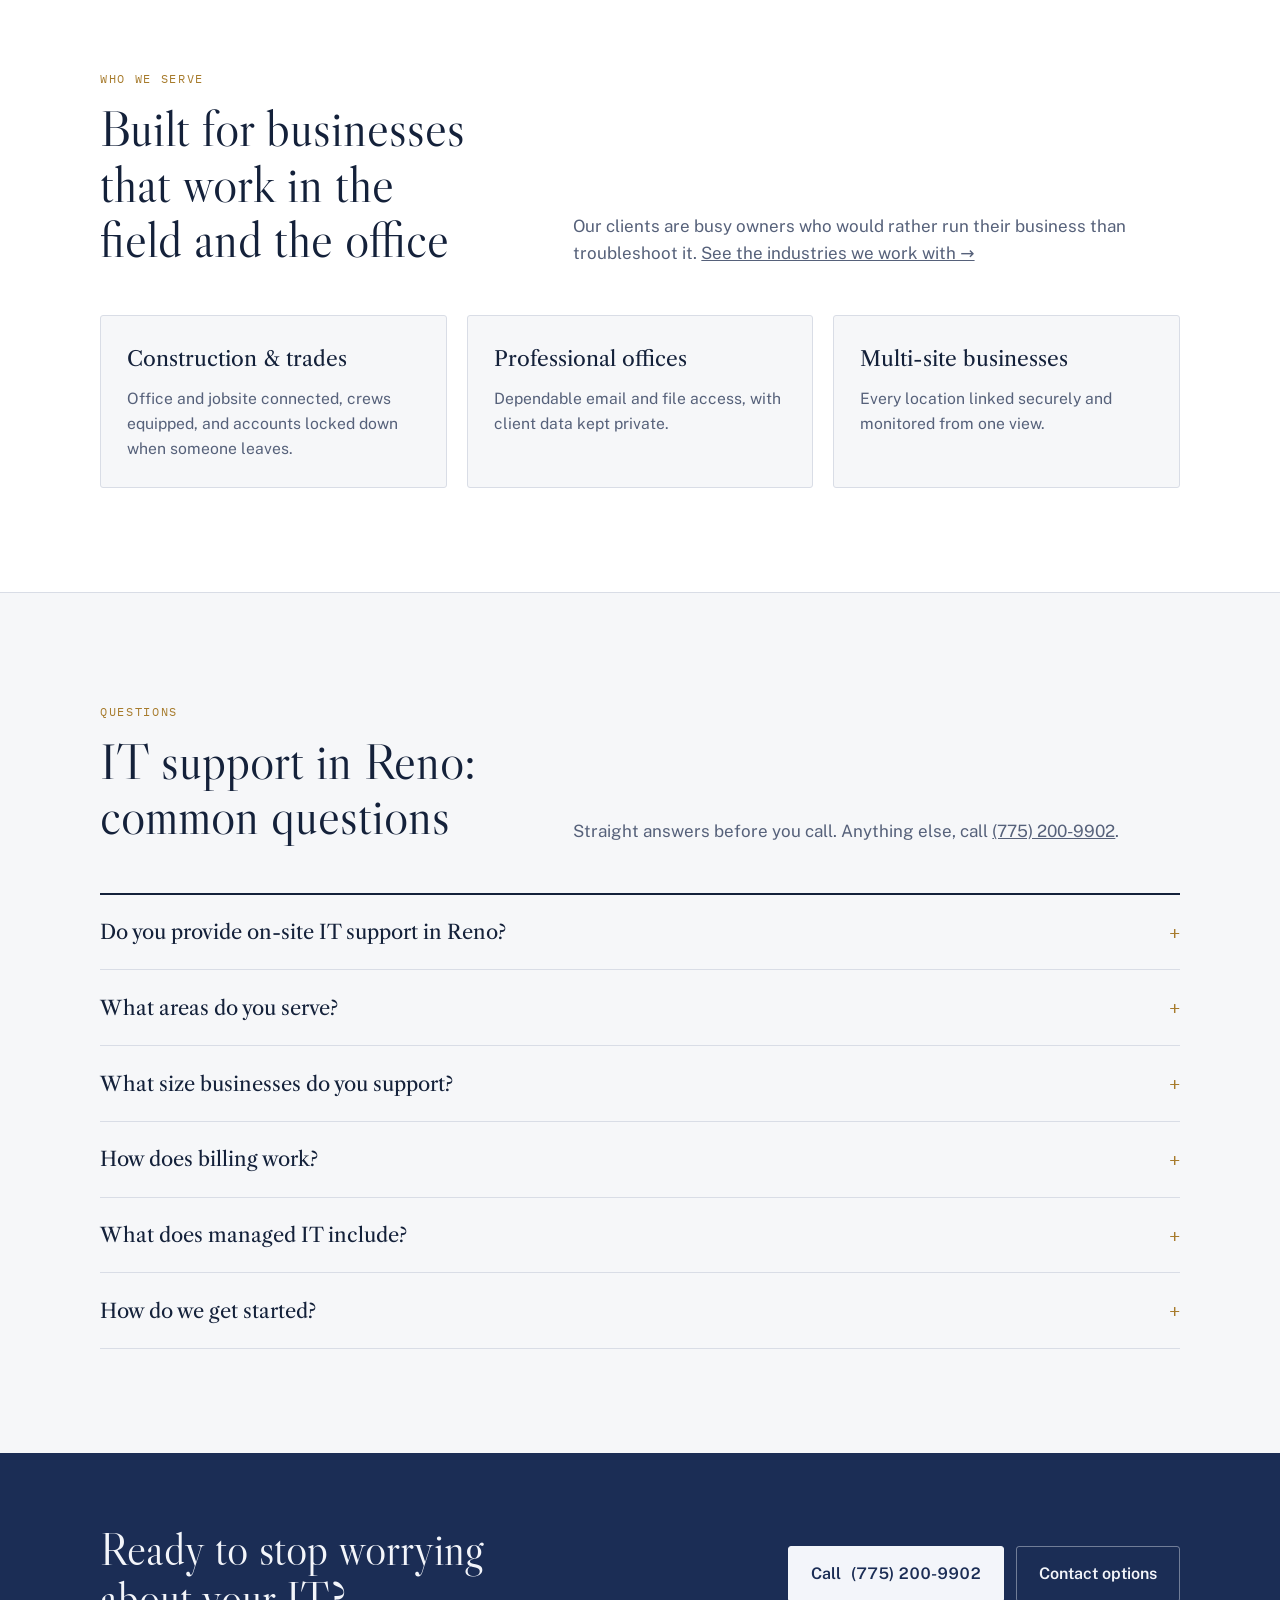
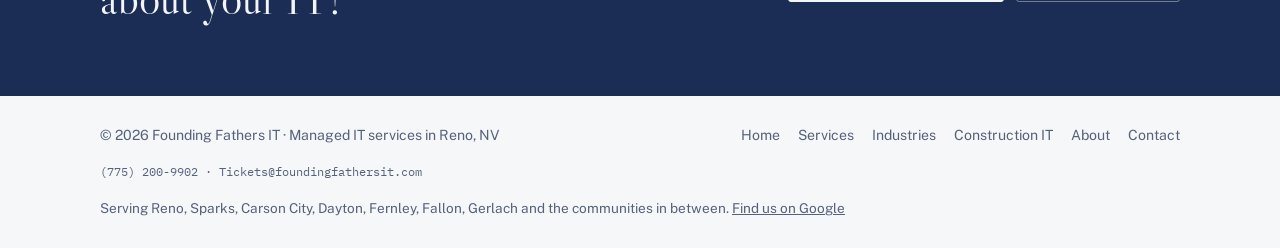
==== commit a81a9a4e: "Add files via upload" ====
--- a/index.html
+++ b/index.html
@@ -3,8 +3,20 @@
 <head>
 <meta charset="utf-8">
 <meta name="viewport" content="width=device-width, initial-scale=1, viewport-fit=cover">
-<title>Founding Fathers IT</title>
-<meta name="description" content="Founding Fathers IT: managed IT, cybersecurity and network support for Reno businesses. Call (775) 200-9902.">
+<title>Managed IT Services in Reno, NV | Founding Fathers IT</title>
+<meta name="description" content="Local managed IT, cybersecurity and network support for businesses in Reno, Sparks, Carson City, Fernley and Fallon. Call (775) 200-9902.">
+<link rel="canonical" href="https://www.foundingfathersit.com/">
+<meta name="robots" content="index, follow">
+<meta property="og:type" content="website">
+<meta property="og:site_name" content="Founding Fathers IT">
+<meta property="og:title" content="Managed IT Services in Reno, NV | Founding Fathers IT">
+<meta property="og:description" content="Local managed IT, cybersecurity and network support for businesses in Reno, Sparks, Carson City, Fernley and Fallon. Call (775) 200-9902.">
+<meta property="og:url" content="https://www.foundingfathersit.com/">
+<meta property="og:image" content="https://www.foundingfathersit.com/icon.png">
+<meta property="og:locale" content="en_US">
+<meta name="twitter:card" content="summary">
+<meta name="geo.region" content="US-NV">
+<meta name="geo.placename" content="Reno">
 <link rel="icon" href="favicon.ico" sizes="any">
 <link rel="icon" type="image/png" href="icon.png">
 <link rel="apple-touch-icon" href="apple-touch-icon.png">
@@ -12,6 +24,233 @@
 <link rel="preconnect" href="https://fonts.gstatic.com" crossorigin>
 <link rel="stylesheet" href="https://fonts.googleapis.com/css2?family=Libre+Caslon+Display&family=Libre+Caslon+Text:ital@0;1&family=Public+Sans:wght@400;500;600;700&family=IBM+Plex+Mono:wght@400;500&display=swap">
 <link rel="stylesheet" href="styles.css">
+<script type="application/ld+json">
+{
+  "@context": "https://schema.org",
+  "@type": "ProfessionalService",
+  "@id": "https://www.foundingfathersit.com/#business",
+  "name": "Founding Fathers IT",
+  "description": "Managed IT, cybersecurity, network support, cloud and backup services for small and mid-sized businesses in Reno and Northern Nevada.",
+  "url": "https://www.foundingfathersit.com/",
+  "telephone": "+1-775-200-9902",
+  "email": "Tickets@foundingfathersit.com",
+  "logo": "https://www.foundingfathersit.com/icon.png",
+  "image": "https://www.foundingfathersit.com/icon.png",
+  "foundingDate": "2026",
+  "sameAs": [
+    "https://share.google/DnoZ909VEDZ4MryOn"
+  ],
+  "address": {
+    "@type": "PostalAddress",
+    "addressLocality": "Reno",
+    "addressRegion": "NV",
+    "addressCountry": "US"
+  },
+  "areaServed": [
+    {
+      "@type": "City",
+      "name": "Reno",
+      "containedInPlace": {
+        "@type": "State",
+        "name": "Nevada"
+      }
+    },
+    {
+      "@type": "City",
+      "name": "Sparks",
+      "containedInPlace": {
+        "@type": "State",
+        "name": "Nevada"
+      }
+    },
+    {
+      "@type": "City",
+      "name": "Carson City",
+      "containedInPlace": {
+        "@type": "State",
+        "name": "Nevada"
+      }
+    },
+    {
+      "@type": "City",
+      "name": "Dayton",
+      "containedInPlace": {
+        "@type": "State",
+        "name": "Nevada"
+      }
+    },
+    {
+      "@type": "City",
+      "name": "Fernley",
+      "containedInPlace": {
+        "@type": "State",
+        "name": "Nevada"
+      }
+    },
+    {
+      "@type": "City",
+      "name": "Fallon",
+      "containedInPlace": {
+        "@type": "State",
+        "name": "Nevada"
+      }
+    },
+    {
+      "@type": "City",
+      "name": "Wadsworth",
+      "containedInPlace": {
+        "@type": "State",
+        "name": "Nevada"
+      }
+    },
+    {
+      "@type": "City",
+      "name": "Gerlach",
+      "containedInPlace": {
+        "@type": "State",
+        "name": "Nevada"
+      }
+    },
+    {
+      "@type": "AdministrativeArea",
+      "name": "Washoe County, NV"
+    },
+    {
+      "@type": "AdministrativeArea",
+      "name": "Lyon County, NV"
+    },
+    {
+      "@type": "AdministrativeArea",
+      "name": "Churchill County, NV"
+    },
+    {
+      "@type": "AdministrativeArea",
+      "name": "Carson City, NV"
+    },
+    {
+      "@type": "AdministrativeArea",
+      "name": "Northern Nevada"
+    }
+  ],
+  "knowsAbout": [
+    "Managed IT services",
+    "Cybersecurity",
+    "Network design and support",
+    "Microsoft 365",
+    "Data backup and recovery"
+  ],
+  "hasOfferCatalog": {
+    "@type": "OfferCatalog",
+    "name": "IT services",
+    "itemListElement": [
+      {
+        "@type": "Offer",
+        "itemOffered": {
+          "@type": "Service",
+          "name": "Managed IT support",
+          "url": "https://www.foundingfathersit.com/services.html#managed-it"
+        }
+      },
+      {
+        "@type": "Offer",
+        "itemOffered": {
+          "@type": "Service",
+          "name": "Cybersecurity",
+          "url": "https://www.foundingfathersit.com/services.html#cybersecurity"
+        }
+      },
+      {
+        "@type": "Offer",
+        "itemOffered": {
+          "@type": "Service",
+          "name": "Network design & support",
+          "url": "https://www.foundingfathersit.com/services.html#network"
+        }
+      },
+      {
+        "@type": "Offer",
+        "itemOffered": {
+          "@type": "Service",
+          "name": "Cloud integration",
+          "url": "https://www.foundingfathersit.com/services.html#cloud"
+        }
+      },
+      {
+        "@type": "Offer",
+        "itemOffered": {
+          "@type": "Service",
+          "name": "Data backup & recovery",
+          "url": "https://www.foundingfathersit.com/services.html#backup"
+        }
+      }
+    ]
+  }
+}
+</script>
+<script type="application/ld+json">
+{
+  "@context": "https://schema.org",
+  "@type": "WebSite",
+  "name": "Founding Fathers IT",
+  "url": "https://www.foundingfathersit.com/"
+}
+</script>
+<script type="application/ld+json">
+{
+  "@context": "https://schema.org",
+  "@type": "FAQPage",
+  "mainEntity": [
+    {
+      "@type": "Question",
+      "name": "Do you provide on-site IT support in Reno?",
+      "acceptedAnswer": {
+        "@type": "Answer",
+        "text": "Yes. Founding Fathers IT is based in Reno. We come on site when a problem needs hands on a machine or a cable run, and fix things remotely when it doesn't, so you're not waiting."
+      }
+    },
+    {
+      "@type": "Question",
+      "name": "What areas do you serve?",
+      "acceptedAnswer": {
+        "@type": "Answer",
+        "text": "We're based in Reno and support businesses from Carson City to Fallon and up to Gerlach, including Sparks, Dayton, Fernley and the communities in between. We work on site across that area and remotely anywhere."
+      }
+    },
+    {
+      "@type": "Question",
+      "name": "What size businesses do you support?",
+      "acceptedAnswer": {
+        "@type": "Answer",
+        "text": "Small and mid-sized businesses, especially construction and trades companies, professional offices, and businesses with more than one location."
+      }
+    },
+    {
+      "@type": "Question",
+      "name": "How does billing work?",
+      "acceptedAnswer": {
+        "@type": "Answer",
+        "text": "Every request gets a ticket, and every hour of work shows up on your invoice with notes on what we did. No mystery charges."
+      }
+    },
+    {
+      "@type": "Question",
+      "name": "What does managed IT include?",
+      "acceptedAnswer": {
+        "@type": "Answer",
+        "text": "A help desk your staff can call or email, Windows and Mac updates, new-hire setup and offboarding, software installs, printer support, and remote and on-site support."
+      }
+    },
+    {
+      "@type": "Question",
+      "name": "How do we get started?",
+      "acceptedAnswer": {
+        "@type": "Answer",
+        "text": "Call (775) 200-9902. We visit, look at your computers, network, accounts and backups, and tell you plainly what's working and what isn't. Then we fix the urgent items first and put monitoring and password management in place."
+      }
+    }
+  ]
+}
+</script>
 </head>
 <body>
 <header>
@@ -37,8 +276,8 @@
 <main id="top">
 <section class="hero">
   <div class="wrap">
-    <span class="eyebrow">Reno, Nevada · Est. 2026</span>
-    <h1>IT your business can <em>rely on.</em></h1>
+    <span class="eyebrow">Managed IT services · Reno, Nevada · Est. 2026</span>
+    <h1>Reno IT support your business can <em>rely on.</em></h1>
     <div class="hero-row">
       <p>Founding Fathers IT keeps small and mid-sized Reno businesses running. We manage your computers, secure your accounts, watch your network, and pick up the phone when something breaks. One local team, one monthly bill.</p>
       <div class="ctas">
@@ -64,7 +303,7 @@
   <div class="wrap">
     <div class="head">
       <div><span class="eyebrow">Services</span><h2>What we take off your plate</h2></div>
-      <p>Pick a single service or hand us the whole thing. Most clients start with managed IT and add security and network work as they grow.</p>
+      <p>IT services for Reno businesses. Pick a single service or hand us the whole thing. Most clients start with managed IT and add security and network work as they grow.</p>
     </div>
     <div class="index">
         <a href="services.html#managed-it"><h3>Managed IT</h3><p>Day-to-day support for your staff and their computers.</p><span class="more">Details →</span></a>
@@ -84,9 +323,26 @@
       <p>Our clients are busy owners who would rather run their business than troubleshoot it. <a href="industries.html">See the industries we work with →</a></p>
     </div>
     <div class="serve-grid">
-      <a class="who" href="industries.html#construction" style="text-decoration:none"><h3>Construction &amp; trades</h3><p>Office and jobsite connected, crews equipped, and accounts locked down when someone leaves.</p></a>
+      <a class="who" href="construction-it.html" style="text-decoration:none"><h3>Construction &amp; trades</h3><p>Office and jobsite connected, crews equipped, and accounts locked down when someone leaves.</p></a>
       <a class="who" href="industries.html#offices" style="text-decoration:none"><h3>Professional offices</h3><p>Dependable email and file access, with client data kept private.</p></a>
       <a class="who" href="industries.html#multi-site" style="text-decoration:none"><h3>Multi-site businesses</h3><p>Every location linked securely and monitored from one view.</p></a>
+    </div>
+  </div>
+</section>
+
+<section class="block faq">
+  <div class="wrap">
+    <div class="head">
+      <div><span class="eyebrow">Questions</span><h2>IT support in Reno: common questions</h2></div>
+      <p>Straight answers before you call. Anything else, call <a href="tel:+17752009902">(775) 200-9902</a>.</p>
+    </div>
+    <div class="faq-list">
+      <details class="faq-item"><summary><h3>Do you provide on-site IT support in Reno?</h3></summary><p>Yes. Founding Fathers IT is based in Reno. We come on site when a problem needs hands on a machine or a cable run, and fix things remotely when it doesn't, so you're not waiting.</p></details>
+      <details class="faq-item"><summary><h3>What areas do you serve?</h3></summary><p>We're based in Reno and support businesses from Carson City to Fallon and up to Gerlach, including Sparks, Dayton, Fernley and the communities in between. We work on site across that area and remotely anywhere.</p></details>
+      <details class="faq-item"><summary><h3>What size businesses do you support?</h3></summary><p>Small and mid-sized businesses, especially construction and trades companies, professional offices, and businesses with more than one location.</p></details>
+      <details class="faq-item"><summary><h3>How does billing work?</h3></summary><p>Every request gets a ticket, and every hour of work shows up on your invoice with notes on what we did. No mystery charges.</p></details>
+      <details class="faq-item"><summary><h3>What does managed IT include?</h3></summary><p>A help desk your staff can call or email, Windows and Mac updates, new-hire setup and offboarding, software installs, printer support, and remote and on-site support.</p></details>
+      <details class="faq-item"><summary><h3>How do we get started?</h3></summary><p>Call (775) 200-9902. We visit, look at your computers, network, accounts and backups, and tell you plainly what's working and what isn't. Then we fix the urgent items first and put monitoring and password management in place.</p></details>
     </div>
   </div>
 </section>
@@ -104,9 +360,10 @@
 
 <footer>
   <div class="wrap">
-    <span>© 2026 Founding Fathers IT · Reno, NV</span>
-    <nav aria-label="Footer"><a href="index.html">Home</a> <a href="services.html">Services</a> <a href="industries.html">Industries</a> <a href="about.html">About</a> <a href="contact.html">Contact</a></nav>
+    <span>© 2026 Founding Fathers IT · Managed IT services in Reno, NV</span>
+    <nav aria-label="Footer"><a href="index.html">Home</a> <a href="services.html">Services</a> <a href="industries.html">Industries</a> <a href="construction-it.html">Construction IT</a> <a href="about.html">About</a> <a href="contact.html">Contact</a></nav>
     <span class="mono">(775) 200-9902 · Tickets@foundingfathersit.com</span>
+    <span class="area">Serving Reno, Sparks, Carson City, Dayton, Fernley, Fallon, Gerlach and the communities in between. <a href="https://share.google/DnoZ909VEDZ4MryOn" rel="noopener" target="_blank">Find us on Google</a></span>
   </div>
 </footer>
 <script src="site.js"></script>
--- a/styles.css
+++ b/styles.css
@@ -111,7 +111,7 @@
 .contact{background:var(--navy);color:var(--navy-ink)}
 .contact .wrap{padding-block:clamp(64px,9vw,104px)}
 .contact .eyebrow{color:#e3c27f}
-.contact h2{font-family:var(--font-display);font-weight:400;font-size:clamp(2.2rem,5vw,3.8rem);line-height:1.05;margin-top:12px;max-width:16ch}
+.contact h1,.contact h2{font-family:var(--font-display);font-weight:400;font-size:clamp(2.2rem,5vw,3.8rem);line-height:1.05;margin-top:12px;max-width:16ch}
 .c-grid{display:grid;grid-template-columns:minmax(0,1.2fr) minmax(0,1fr);gap:48px;margin-top:40px;align-items:start}
 .c-lead{color:color-mix(in srgb,var(--navy-ink) 78%,transparent);font-size:1.1rem;max-width:48ch}
 .c-list{display:flex;flex-direction:column;border-top:1px solid color-mix(in srgb,var(--navy-ink) 25%,transparent)}
@@ -209,3 +209,14 @@
 footer nav{display:flex;gap:18px;flex-wrap:wrap}
 footer nav a{text-decoration:none}
 footer nav a:hover{color:var(--ink)}
+
+footer .area{flex-basis:100%;font-size:.85rem;color:var(--muted)}
+/* FAQ (home) */
+.faq-list{border-top:2px solid var(--ink)}
+.faq-item{border-bottom:1px solid var(--line);padding-block:4px}
+.faq-item summary{list-style:none;cursor:pointer;display:flex;justify-content:space-between;align-items:center;gap:16px;padding-block:18px}
+.faq-item summary::-webkit-details-marker{display:none}
+.faq-item summary::after{content:"+";font-family:var(--font-mono);color:var(--brass);font-size:1.2rem;flex:none}
+.faq-item[open] summary::after{content:"\2212"}
+.faq-item h3{font-family:var(--font-serif);font-weight:400;font-size:1.25rem;line-height:1.3}
+.faq-item p{color:var(--muted);max-width:70ch;padding-bottom:20px}
